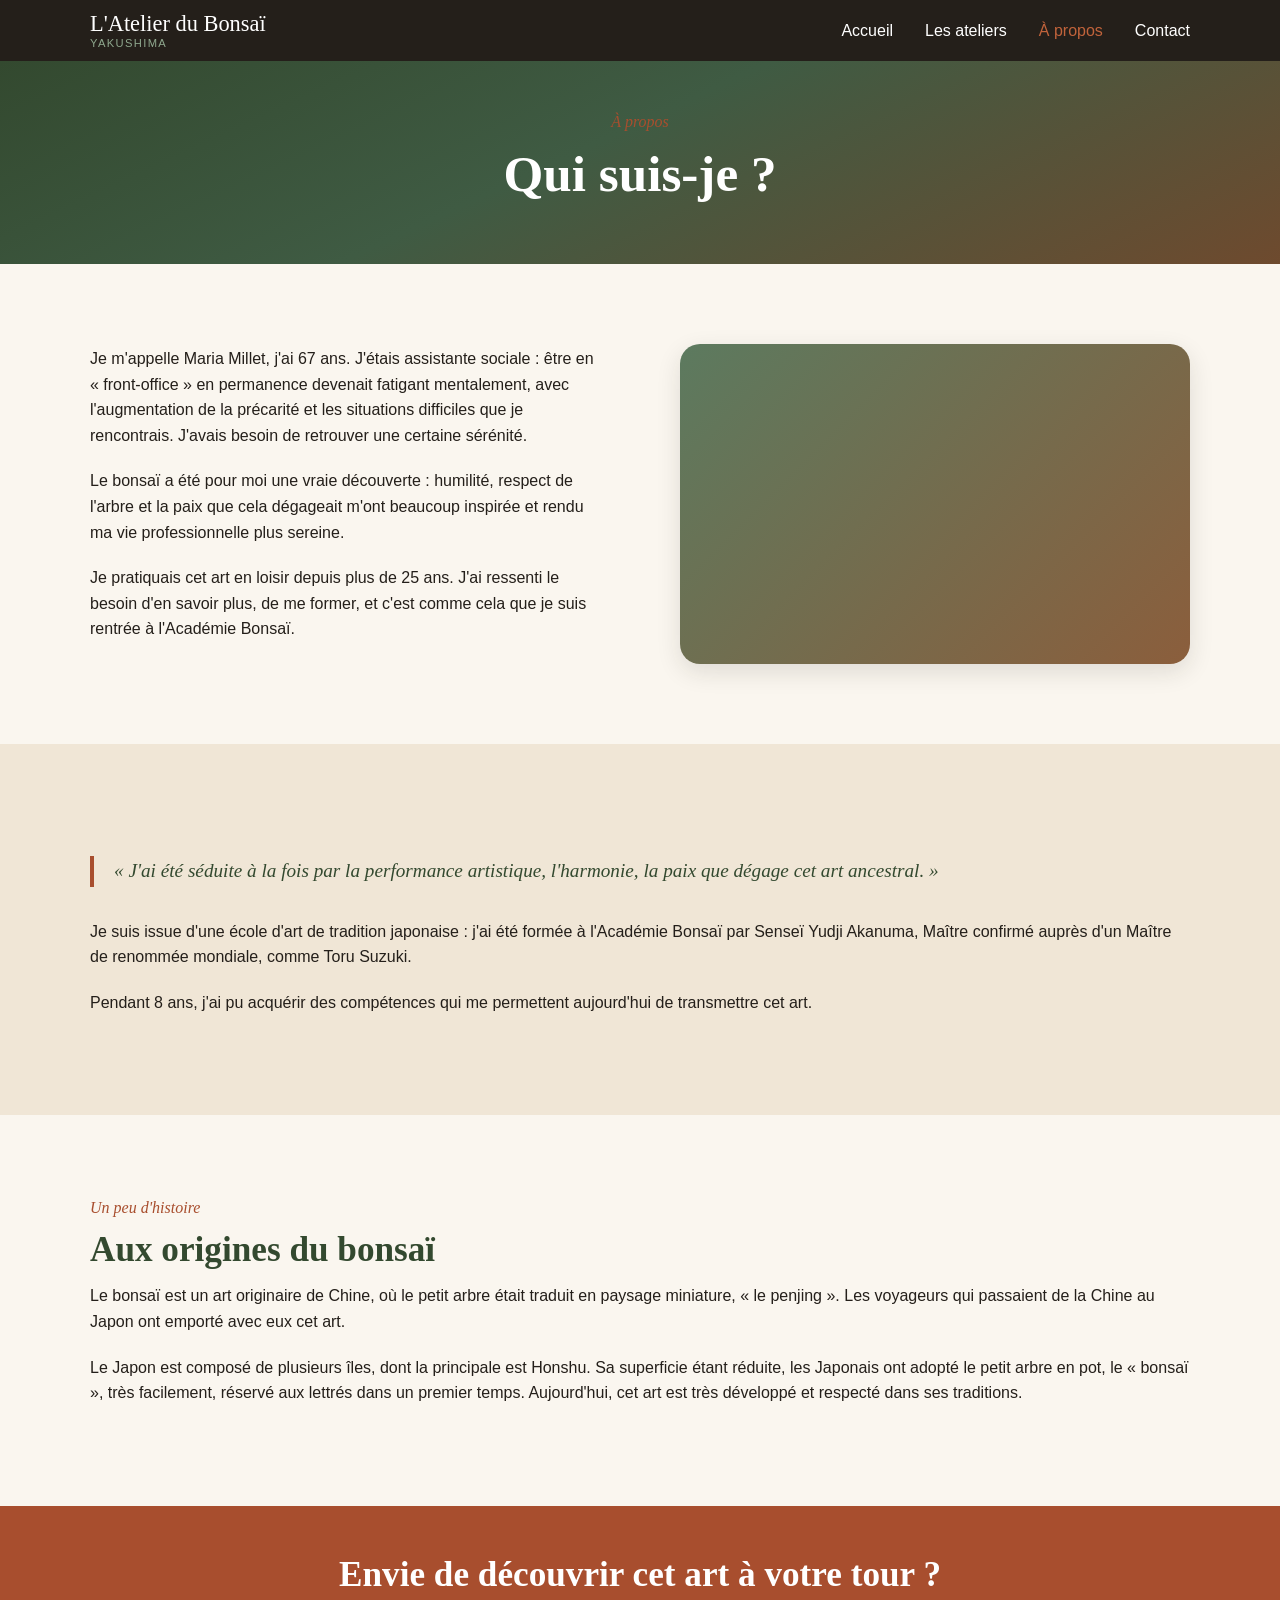
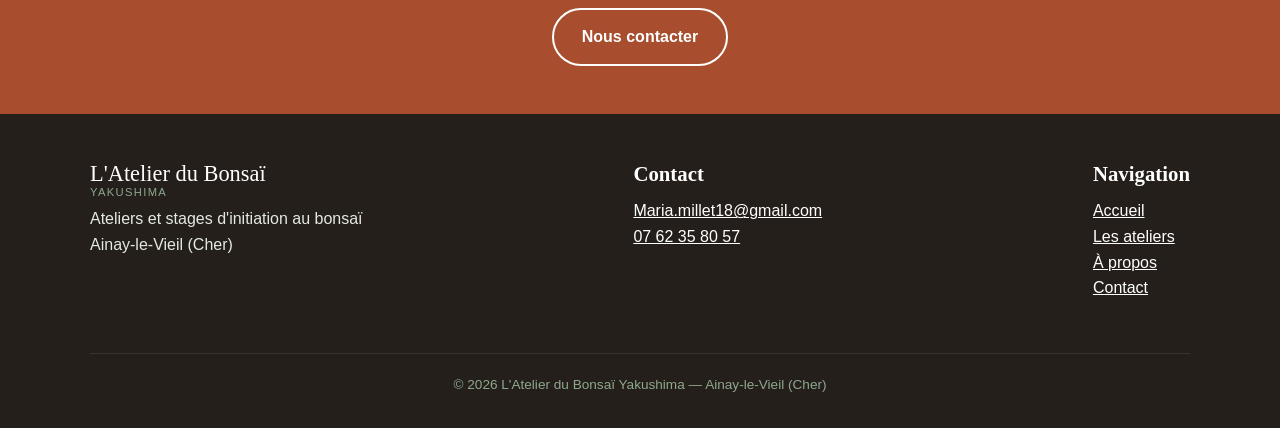
==== a-propos.html @ 2dec3a3b "Structure initiale du site vitrine de l'Atelier du Bonsaï Yakushima Site statique HTML/CSS/JS (accue" ====
<!DOCTYPE html>
<html lang="fr">
<head>
<meta charset="UTF-8">
<meta name="viewport" content="width=device-width, initial-scale=1.0">
<title>À propos de Maria Millet — L'Atelier du Bonsaï Yakushima</title>
<meta name="description" content="Maria Millet, ancienne assistante sociale, pratique le bonsaï depuis plus de 25 ans et s'est formée 8 ans à l'Académie Bonsaï auprès de Senseï Yudji Akanuma.">
<link rel="stylesheet" href="assets/css/style.css">
<script type="application/ld+json">
{
  "@context": "https://schema.org",
  "@type": "BreadcrumbList",
  "itemListElement": [
    {"@type": "ListItem", "position": 1, "name": "Accueil", "item": "https://atelier-bonsai-yakushima.pages.dev/"},
    {"@type": "ListItem", "position": 2, "name": "À propos", "item": "https://atelier-bonsai-yakushima.pages.dev/a-propos.html"}
  ]
}
</script>
</head>
<body>
<a class="skip-link" href="#main">Aller au contenu</a>

<header class="site-header">
  <div class="site-header__inner">
    <a href="index.html" class="logo">L'Atelier du Bonsaï<span>Yakushima</span></a>
    <nav aria-label="Navigation principale">
      <ul class="nav-desktop">
        <li><a href="index.html">Accueil</a></li>
        <li><a href="ateliers.html">Les ateliers</a></li>
        <li><a href="a-propos.html" aria-current="page">À propos</a></li>
        <li><a href="contact.html">Contact</a></li>
      </ul>
    </nav>
    <button class="mobile-toggle" aria-expanded="false" aria-controls="nav-mobile" aria-label="Ouvrir le menu">
      <span class="mobile-toggle__icon"></span>
    </button>
  </div>
  <nav class="nav-mobile" id="nav-mobile" aria-label="Navigation mobile">
    <a href="index.html">Accueil</a>
    <a href="ateliers.html">Les ateliers</a>
    <a href="a-propos.html">À propos</a>
    <a href="contact.html">Contact</a>
  </nav>
</header>

<main id="main">

  <section class="hero" style="padding: var(--space-xl) 0;">
    <div class="container">
      <p class="eyebrow">À propos</p>
      <h1>Qui suis-je ?</h1>
    </div>
  </section>

  <section class="section">
    <div class="container split">
      <div>
        <p>Je m'appelle Maria Millet, j'ai 67 ans. J'étais assistante sociale : être en « front-office » en permanence devenait fatigant mentalement, avec l'augmentation de la précarité et les situations difficiles que je rencontrais. J'avais besoin de retrouver une certaine sérénité.</p>
        <p>Le bonsaï a été pour moi une vraie découverte : humilité, respect de l'arbre et la paix que cela dégageait m'ont beaucoup inspirée et rendu ma vie professionnelle plus sereine.</p>
        <p>Je pratiquais cet art en loisir depuis plus de 25 ans. J'ai ressenti le besoin d'en savoir plus, de me former, et c'est comme cela que je suis rentrée à l'Académie Bonsaï.</p>
      </div>
      <div class="split__media" role="img" aria-label="Illustration évoquant Maria Millet et son parcours"></div>
    </div>
  </section>

  <section class="section section--alt">
    <div class="container">
      <blockquote class="quote-block">« J'ai été séduite à la fois par la performance artistique, l'harmonie, la paix que dégage cet art ancestral. »</blockquote>
      <p>Je suis issue d'une école d'art de tradition japonaise : j'ai été formée à l'Académie Bonsaï par Senseï Yudji Akanuma, Maître confirmé auprès d'un Maître de renommée mondiale, comme Toru Suzuki.</p>
      <p>Pendant 8 ans, j'ai pu acquérir des compétences qui me permettent aujourd'hui de transmettre cet art.</p>
    </div>
  </section>

  <section class="section">
    <div class="container">
      <p class="eyebrow">Un peu d'histoire</p>
      <h2>Aux origines du bonsaï</h2>
      <p>Le bonsaï est un art originaire de Chine, où le petit arbre était traduit en paysage miniature, « le penjing ». Les voyageurs qui passaient de la Chine au Japon ont emporté avec eux cet art.</p>
      <p>Le Japon est composé de plusieurs îles, dont la principale est Honshu. Sa superficie étant réduite, les Japonais ont adopté le petit arbre en pot, le « bonsaï », très facilement, réservé aux lettrés dans un premier temps. Aujourd'hui, cet art est très développé et respecté dans ses traditions.</p>
    </div>
  </section>

  <section class="cta-banner">
    <div class="container">
      <h2>Envie de découvrir cet art à votre tour ?</h2>
      <a href="contact.html" class="btn btn--ghost">Nous contacter</a>
    </div>
  </section>

</main>

<footer class="site-footer">
  <div class="container">
    <div class="site-footer__inner">
      <div>
        <p class="logo" style="margin-bottom: 8px;">L'Atelier du Bonsaï<span>Yakushima</span></p>
        <p>Ateliers et stages d'initiation au bonsaï<br>Ainay-le-Vieil (Cher)</p>
      </div>
      <div>
        <h3 style="color:#fff;">Contact</h3>
        <p><a href="mailto:Maria.millet18@gmail.com">Maria.millet18@gmail.com</a><br>
        <a href="tel:+33762358057">07 62 35 80 57</a></p>
      </div>
      <div>
        <h3 style="color:#fff;">Navigation</h3>
        <p><a href="index.html">Accueil</a><br><a href="ateliers.html">Les ateliers</a><br><a href="a-propos.html">À propos</a><br><a href="contact.html">Contact</a></p>
      </div>
    </div>
    <div class="site-footer__bottom">&copy; 2026 L'Atelier du Bonsaï Yakushima — Ainay-le-Vieil (Cher)</div>
  </div>
</footer>

<script src="assets/js/main.js"></script>
</body>
</html>
---- assets/css/style.css ----
/* ==========================================================================
   1. TOKENS
   ========================================================================== */
:root {
  /* Couleurs — vert mousse (primaire) */
  --color-primary-100: #E4EAE1;
  --color-primary-300: #8FA88E;
  --color-primary-500: #5C7A5F;
  --color-primary-600: #3F5B43;
  --color-primary-700: #33492F;

  /* Couleurs — terre cuite (accent) */
  --color-accent-100: #F3E1D6;
  --color-accent-500: #C1633B;
  --color-accent-600: #A84E2E;
  --color-accent-700: #8F3E22;

  /* Couleurs — bois */
  --color-wood-300: #C7A17E;
  --color-wood-500: #8B5E3C;
  --color-wood-600: #6E4A2E;

  /* Couleurs — encre (texte / fonds sombres) */
  --color-ink-900: #241F1A;
  --color-ink-700: #3A332C;

  /* Couleurs — crème / sable (fonds clairs) */
  --color-cream-50: #FAF6EF;
  --color-sand-100: #F0E6D6;

  --color-white: #FFFFFF;

  /* Rôles sémantiques */
  --color-text: var(--color-ink-900);
  --color-text-muted: var(--color-ink-700);
  --color-text-on-primary: var(--color-white);
  --color-text-on-accent: var(--color-white);
  --color-bg: var(--color-cream-50);
  --color-bg-alt: var(--color-sand-100);
  --color-border: var(--color-wood-300);

  /* Typographie */
  --font-heading: Georgia, 'Iowan Old Style', 'Palatino Linotype', serif;
  --font-body: -apple-system, BlinkMacSystemFont, 'Segoe UI', Roboto, sans-serif;

  /* Grille d'espacement (4px) */
  --space-xs: 8px;
  --space-sm: 12px;
  --space-md: 20px;
  --space-lg: 32px;
  --space-xl: 48px;
  --space-2xl: 80px;

  --radius-md: 10px;
  --radius-lg: 20px;
  --radius-pill: 999px;

  --shadow-sm: 0 2px 8px rgba(36, 31, 26, 0.08);
  --shadow-md: 0 8px 24px rgba(36, 31, 26, 0.12);

  --max-width: 1140px;
}

/* ==========================================================================
   2. BASE
   ========================================================================== */
* { box-sizing: border-box; }

html { scroll-behavior: smooth; }

body {
  margin: 0;
  font-family: var(--font-body);
  color: var(--color-text);
  background: var(--color-bg);
  line-height: 1.6;
  -webkit-font-smoothing: antialiased;
}

h1, h2, h3, h4 {
  font-family: var(--font-heading);
  color: var(--color-primary-700);
  line-height: 1.2;
  margin: 0 0 var(--space-sm);
}

h1 { font-size: clamp(2.1rem, 4vw, 3.2rem); }
h2 { font-size: clamp(1.6rem, 3vw, 2.2rem); }
h3 { font-size: 1.3rem; }

p { margin: 0 0 var(--space-md); }

a { color: var(--color-primary-600); }

img { max-width: 100%; display: block; }

.container {
  max-width: var(--max-width);
  margin: 0 auto;
  padding: 0 var(--space-md);
}

.section { padding: var(--space-2xl) 0; }
.section--alt { background: var(--color-bg-alt); }

.eyebrow {
  display: inline-block;
  font-family: var(--font-heading);
  font-style: italic;
  color: var(--color-accent-600);
  margin-bottom: var(--space-xs);
}

.skip-link {
  position: absolute;
  left: -999px;
  top: 0;
  background: var(--color-ink-900);
  color: var(--color-white);
  padding: var(--space-sm) var(--space-md);
  z-index: 100;
}
.skip-link:focus { left: var(--space-md); top: var(--space-md); }

:focus-visible {
  outline: 3px solid var(--color-accent-600);
  outline-offset: 2px;
}

/* ==========================================================================
   3. COMPOSANTS
   ========================================================================== */

/* --- Boutons --- */
.btn {
  display: inline-flex;
  align-items: center;
  justify-content: center;
  gap: var(--space-xs);
  padding: 14px 28px;
  border-radius: var(--radius-pill);
  font-weight: 600;
  text-decoration: none;
  border: 2px solid transparent;
  cursor: pointer;
  font-size: 1rem;
  transition: transform 0.15s ease, box-shadow 0.15s ease;
}
.btn:hover { transform: translateY(-2px); box-shadow: var(--shadow-sm); }

.btn--primary {
  background: var(--color-primary-600);
  color: var(--color-text-on-primary);
}
.btn--accent {
  background: var(--color-accent-600);
  color: var(--color-text-on-accent);
}
.btn--ghost {
  background: transparent;
  border-color: var(--color-primary-600);
  color: var(--color-primary-600);
}

/* --- Header / navigation --- */
.site-header {
  background: var(--color-ink-900);
  position: sticky;
  top: 0;
  z-index: 50;
}
.site-header__inner {
  display: flex;
  align-items: center;
  justify-content: space-between;
  padding: var(--space-sm) var(--space-md);
  max-width: var(--max-width);
  margin: 0 auto;
}
.logo {
  font-family: var(--font-heading);
  font-size: 1.4rem;
  color: var(--color-white);
  text-decoration: none;
  line-height: 1.1;
}
.logo span {
  display: block;
  font-size: 0.7rem;
  letter-spacing: 0.12em;
  text-transform: uppercase;
  color: var(--color-primary-300);
  font-family: var(--font-body);
}

.nav-desktop { display: flex; gap: var(--space-lg); list-style: none; margin: 0; padding: 0; }
.nav-desktop a {
  color: var(--color-white);
  text-decoration: none;
  font-weight: 500;
}
.nav-desktop a[aria-current="page"] { color: var(--color-accent-500); }
.nav-desktop a:hover { color: var(--color-accent-500); }

.mobile-toggle {
  display: none;
  background: none;
  border: none;
  padding: var(--space-xs);
  cursor: pointer;
}
.mobile-toggle__icon,
.mobile-toggle__icon::before,
.mobile-toggle__icon::after {
  display: block;
  width: 24px;
  height: 2px;
  background: var(--color-white);
  border-radius: 2px;
  position: relative;
  transition: transform 0.2s ease, opacity 0.2s ease;
}
.mobile-toggle__icon::before,
.mobile-toggle__icon::after { content: ""; position: absolute; }
.mobile-toggle__icon::before { top: -7px; }
.mobile-toggle__icon::after { top: 7px; }

.nav-mobile {
  display: none;
  flex-direction: column;
  gap: var(--space-md);
  list-style: none;
  margin: 0;
  padding: var(--space-md);
  background: var(--color-ink-900);
}
.nav-mobile a { color: var(--color-white); text-decoration: none; font-size: 1.1rem; }

@media (max-width: 860px) {
  .nav-desktop { display: none; }
  .mobile-toggle { display: block; }
  .nav-mobile.is-open { display: flex; }
}

/* --- Hero --- */
.hero {
  background: linear-gradient(155deg, var(--color-primary-700) 0%, var(--color-primary-600) 45%, var(--color-wood-600) 100%);
  color: var(--color-white);
  text-align: center;
  padding: var(--space-2xl) 0;
}
.hero h1 { color: var(--color-white); }
.hero__lead { font-size: 1.15rem; max-width: 620px; margin: 0 auto var(--space-lg); color: var(--color-primary-100); }
.hero__actions { display: flex; gap: var(--space-md); justify-content: center; flex-wrap: wrap; }

/* --- Section deux colonnes --- */
.split {
  display: grid;
  grid-template-columns: 1fr 1fr;
  gap: var(--space-2xl);
  align-items: center;
}
.split__media {
  border-radius: var(--radius-lg);
  min-height: 320px;
  background: linear-gradient(135deg, var(--color-primary-500), var(--color-wood-500));
  box-shadow: var(--shadow-md);
}
@media (max-width: 860px) {
  .split { grid-template-columns: 1fr; gap: var(--space-lg); }
  .split__media { order: -1; min-height: 220px; }
}

/* --- Cartes thèmes ateliers --- */
.theme-grid {
  display: grid;
  grid-template-columns: repeat(auto-fit, minmax(240px, 1fr));
  gap: var(--space-md);
}
.theme-card {
  background: var(--color-white);
  border: 1px solid var(--color-border);
  border-radius: var(--radius-md);
  padding: var(--space-md);
  box-shadow: var(--shadow-sm);
}
.theme-card h3 { margin-bottom: var(--space-xs); color: var(--color-primary-700); }
.theme-card p { margin: 0; color: var(--color-text-muted); font-size: 0.95rem; }

/* --- Bandeau citation / à propos --- */
.quote-block {
  border-left: 4px solid var(--color-accent-600);
  padding-left: var(--space-md);
  font-family: var(--font-heading);
  font-style: italic;
  font-size: 1.2rem;
  color: var(--color-primary-700);
  margin: var(--space-lg) 0;
}

/* --- Bandeau CTA --- */
.cta-banner {
  background: var(--color-accent-600);
  color: var(--color-white);
  text-align: center;
  padding: var(--space-xl) 0;
}
.cta-banner h2 { color: var(--color-white); }
.cta-banner .btn--ghost { border-color: var(--color-white); color: var(--color-white); }

/* --- Formulaire --- */
.form-field { margin-bottom: var(--space-md); }
.form-field label { display: block; font-weight: 600; margin-bottom: var(--space-xs); }
.form-field input,
.form-field textarea {
  width: 100%;
  padding: 12px 14px;
  border: 1px solid var(--color-border);
  border-radius: var(--radius-md);
  font-family: var(--font-body);
  font-size: 1rem;
  background: var(--color-white);
}
.form-field textarea { min-height: 140px; resize: vertical; }

.contact-info {
  display: flex;
  flex-direction: column;
  gap: var(--space-sm);
  margin-bottom: var(--space-lg);
}
.contact-info a { color: var(--color-primary-700); font-weight: 600; text-decoration: none; }
.contact-info a:hover { text-decoration: underline; }

/* --- Footer --- */
.site-footer {
  background: var(--color-ink-900);
  color: var(--color-primary-100);
  padding: var(--space-xl) 0 var(--space-lg);
}
.site-footer a { color: var(--color-white); }
.site-footer__inner {
  display: flex;
  justify-content: space-between;
  gap: var(--space-lg);
  flex-wrap: wrap;
}
.site-footer__bottom {
  margin-top: var(--space-lg);
  padding-top: var(--space-md);
  border-top: 1px solid var(--color-ink-700);
  font-size: 0.85rem;
  text-align: center;
  color: var(--color-primary-300);
}

@media (max-width: 480px) {
  .hero__actions { flex-direction: column; }
  .btn { width: 100%; }
}
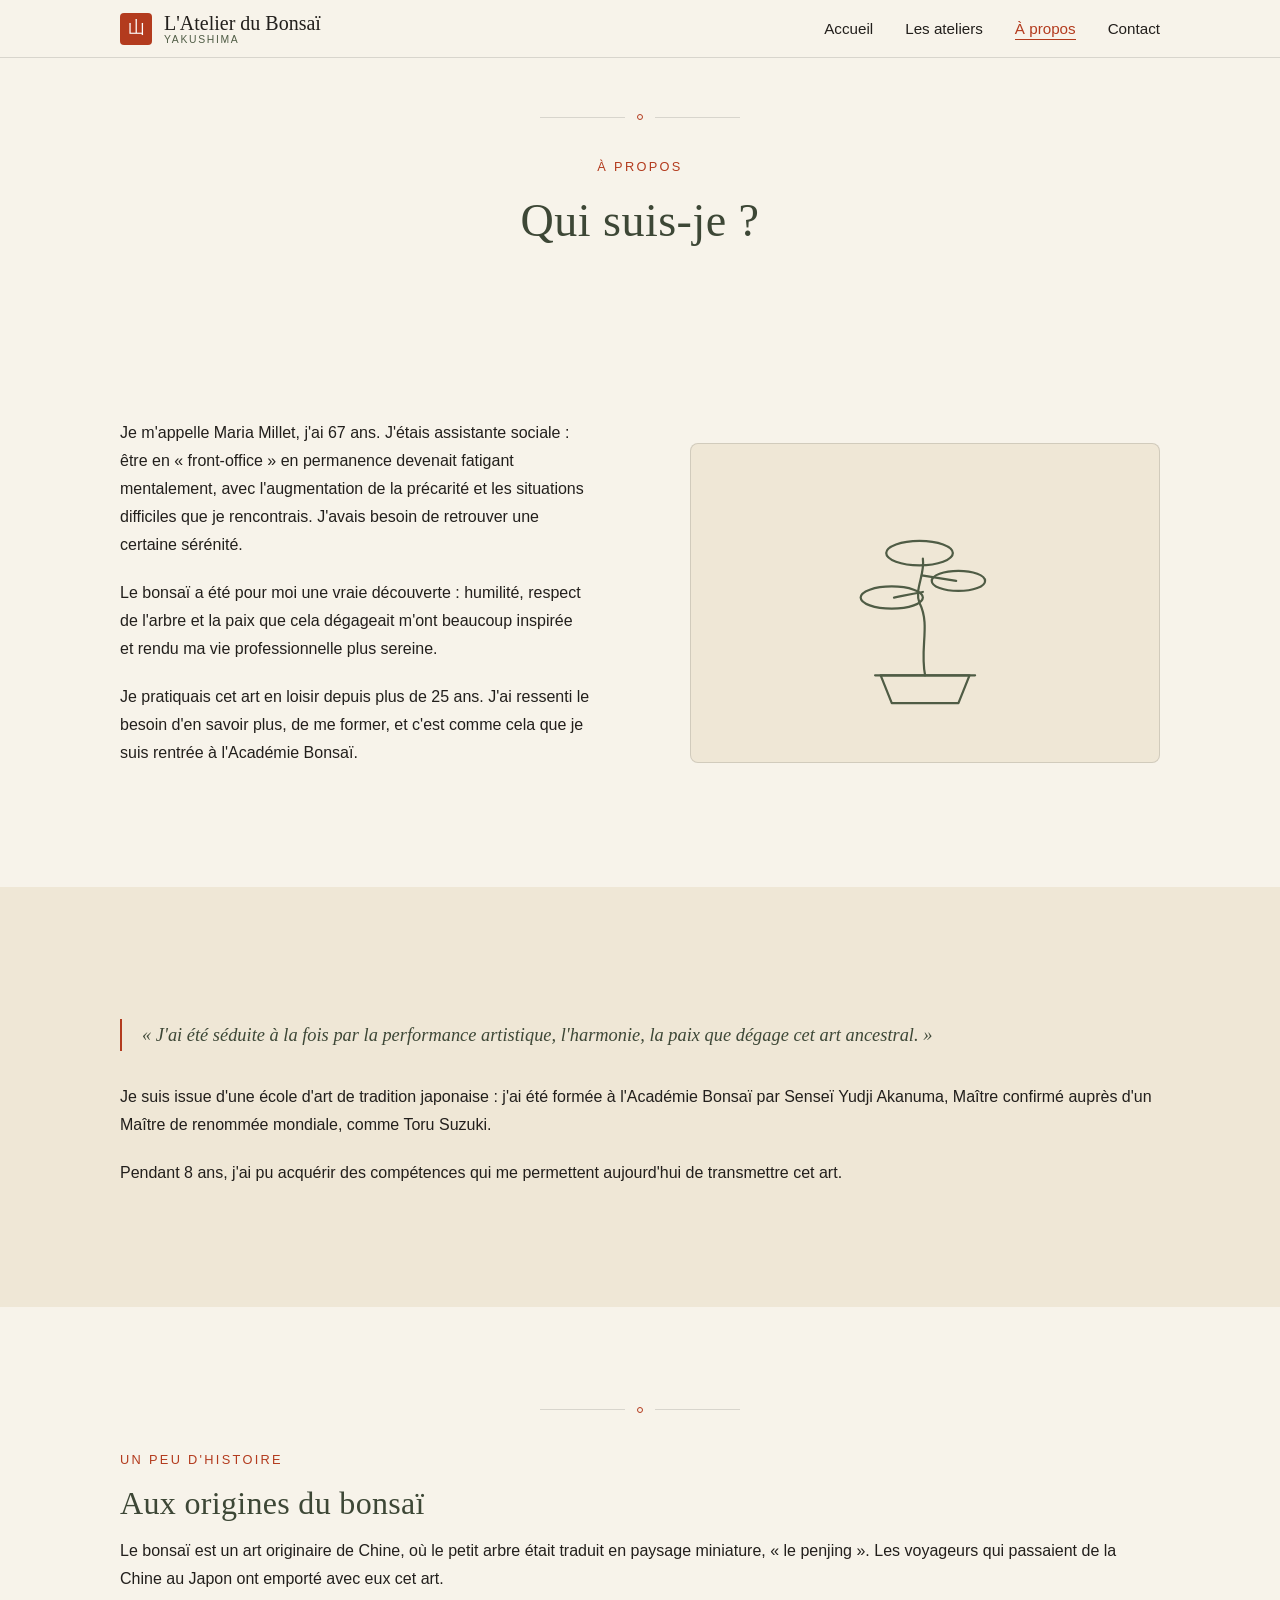
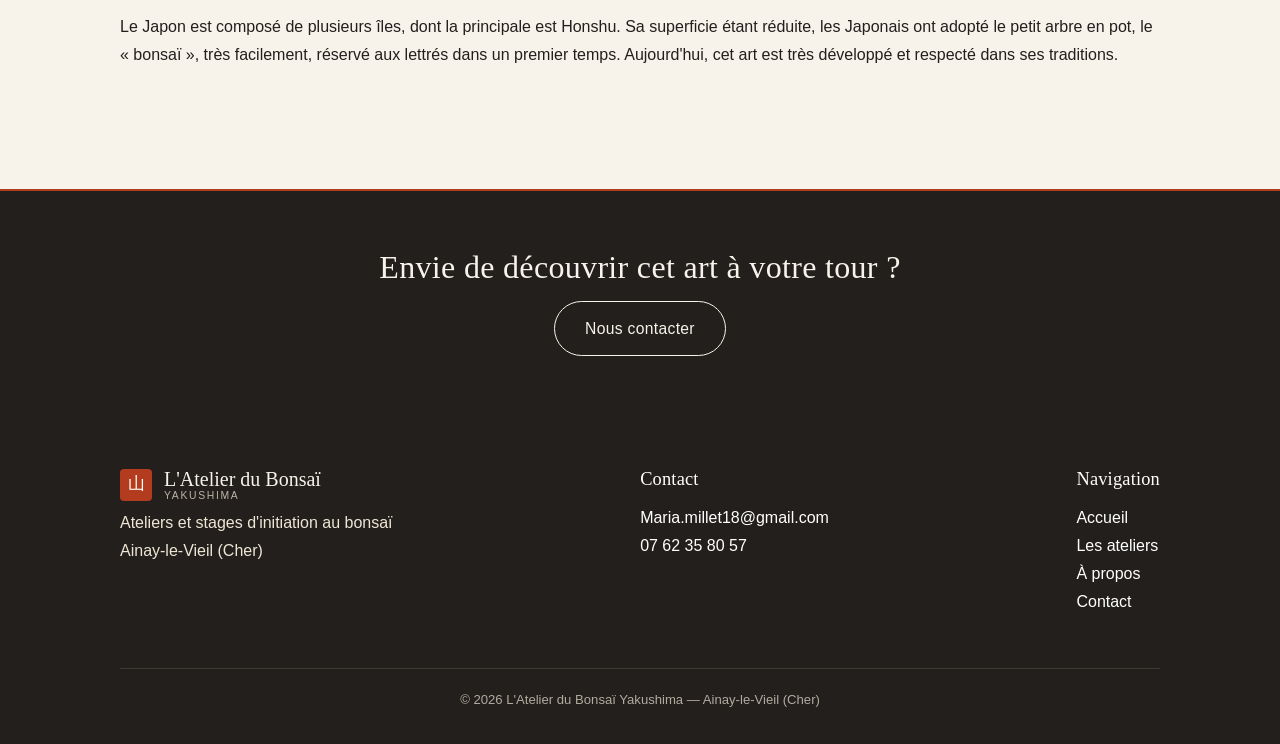
==== commit c6498051: "Refonte épurée et zen japonisante, illustrations SVG en attendant les photos Palette encre/papier/mo" ====
--- a/a-propos.html
+++ b/a-propos.html
@@ -22,7 +22,7 @@
 
 <header class="site-header">
   <div class="site-header__inner">
-    <a href="index.html" class="logo">L'Atelier du Bonsaï<span>Yakushima</span></a>
+    <a href="index.html" class="logo"><span class="hanko" aria-hidden="true">山</span><span class="logo__text">L'Atelier du Bonsaï<span class="logo__sub">Yakushima</span></span></a>
     <nav aria-label="Navigation principale">
       <ul class="nav-desktop">
         <li><a href="index.html">Accueil</a></li>
@@ -47,8 +47,9 @@
 
   <section class="hero" style="padding: var(--space-xl) 0;">
     <div class="container">
+      <div class="ornament"><span class="ornament__dot"></span></div>
       <p class="eyebrow">À propos</p>
-      <h1>Qui suis-je ?</h1>
+      <h1>Qui suis&#8209;je&nbsp;?</h1>
     </div>
   </section>
 
@@ -59,7 +60,18 @@
         <p>Le bonsaï a été pour moi une vraie découverte : humilité, respect de l'arbre et la paix que cela dégageait m'ont beaucoup inspirée et rendu ma vie professionnelle plus sereine.</p>
         <p>Je pratiquais cet art en loisir depuis plus de 25 ans. J'ai ressenti le besoin d'en savoir plus, de me former, et c'est comme cela que je suis rentrée à l'Académie Bonsaï.</p>
       </div>
-      <div class="split__media" role="img" aria-label="Illustration évoquant Maria Millet et son parcours"></div>
+      <div class="split__media" role="img" aria-label="Illustration évoquant Maria Millet et son parcours">
+        <svg viewBox="0 0 200 200" fill="none" stroke="currentColor" stroke-width="2" stroke-linecap="round" stroke-linejoin="round" xmlns="http://www.w3.org/2000/svg">
+          <path d="M60 165 L140 165 L130 190 L70 190 Z" />
+          <line x1="55" y1="165" x2="145" y2="165" />
+          <path d="M100 165 C95 140 105 120 95 100 C90 88 100 75 98 60" />
+          <ellipse cx="70" cy="95" rx="28" ry="10" />
+          <ellipse cx="130" cy="80" rx="24" ry="9" />
+          <ellipse cx="95" cy="55" rx="30" ry="11" />
+          <path d="M98 90 C85 92 78 94 72 95" />
+          <path d="M97 75 C110 77 122 79 128 80" />
+        </svg>
+      </div>
     </div>
   </section>
 
@@ -73,6 +85,7 @@
 
   <section class="section">
     <div class="container">
+      <div class="ornament"><span class="ornament__dot"></span></div>
       <p class="eyebrow">Un peu d'histoire</p>
       <h2>Aux origines du bonsaï</h2>
       <p>Le bonsaï est un art originaire de Chine, où le petit arbre était traduit en paysage miniature, « le penjing ». Les voyageurs qui passaient de la Chine au Japon ont emporté avec eux cet art.</p>
@@ -93,7 +106,7 @@
   <div class="container">
     <div class="site-footer__inner">
       <div>
-        <p class="logo" style="margin-bottom: 8px;">L'Atelier du Bonsaï<span>Yakushima</span></p>
+        <p class="logo" style="margin-bottom: 8px;"><span class="hanko" aria-hidden="true">山</span><span class="logo__text">L'Atelier du Bonsaï<span class="logo__sub">Yakushima</span></span></p>
         <p>Ateliers et stages d'initiation au bonsaï<br>Ainay-le-Vieil (Cher)</p>
       </div>
       <div>
--- a/assets/css/style.css
+++ b/assets/css/style.css
@@ -1,33 +1,26 @@
 /* ==========================================================================
-   1. TOKENS
+   1. TOKENS — palette épurée, esprit zen japonais (encre, papier washi, mousse,
+   sceau vermillon)
    ========================================================================== */
 :root {
-  /* Couleurs — vert mousse (primaire) */
-  --color-primary-100: #E4EAE1;
-  --color-primary-300: #8FA88E;
-  --color-primary-500: #5C7A5F;
-  --color-primary-600: #3F5B43;
-  --color-primary-700: #33492F;
-
-  /* Couleurs — terre cuite (accent) */
-  --color-accent-100: #F3E1D6;
-  --color-accent-500: #C1633B;
-  --color-accent-600: #A84E2E;
-  --color-accent-700: #8F3E22;
-
-  /* Couleurs — bois */
-  --color-wood-300: #C7A17E;
-  --color-wood-500: #8B5E3C;
-  --color-wood-600: #6E4A2E;
-
-  /* Couleurs — encre (texte / fonds sombres) */
-  --color-ink-900: #241F1A;
-  --color-ink-700: #3A332C;
-
-  /* Couleurs — crème / sable (fonds clairs) */
-  --color-cream-50: #FAF6EF;
-  --color-sand-100: #F0E6D6;
-
+  /* Encre (texte, fonds sombres) */
+  --color-ink-900: #221F1C;
+  --color-ink-700: #4A453E;
+
+  /* Papier (fonds clairs) */
+  --color-paper-50: #F7F3EA;
+  --color-paper-100: #EFE7D6;
+
+  /* Mousse / matcha (couleur principale) */
+  --color-sage-500: #6B7A5E;
+  --color-sage-600: #4F5C45;
+  --color-sage-700: #3D4736;
+
+  /* Vermillon (sceau, accent rare) */
+  --color-vermillion-500: #B33B1E;
+  --color-vermillion-600: #8F2F17;
+
+  --color-line: rgba(34, 31, 28, 0.14);
   --color-white: #FFFFFF;
 
   /* Rôles sémantiques */
@@ -35,30 +28,27 @@
   --color-text-muted: var(--color-ink-700);
   --color-text-on-primary: var(--color-white);
   --color-text-on-accent: var(--color-white);
-  --color-bg: var(--color-cream-50);
-  --color-bg-alt: var(--color-sand-100);
-  --color-border: var(--color-wood-300);
-
-  /* Typographie */
-  --font-heading: Georgia, 'Iowan Old Style', 'Palatino Linotype', serif;
-  --font-body: -apple-system, BlinkMacSystemFont, 'Segoe UI', Roboto, sans-serif;
-
-  /* Grille d'espacement (4px) */
+  --color-bg: var(--color-paper-50);
+  --color-bg-alt: var(--color-paper-100);
+  --color-border: var(--color-line);
+
+  /* Typographie — polices système, pas de requête externe */
+  --font-heading: 'Hiragino Mincho ProN', 'Yu Mincho', Georgia, 'Iowan Old Style', serif;
+  --font-body: -apple-system, BlinkMacSystemFont, 'Hiragino Kaku Gothic ProN', 'Segoe UI', Roboto, sans-serif;
+
+  /* Grille d'espacement (4px) — généreuse pour laisser respirer */
   --space-xs: 8px;
   --space-sm: 12px;
   --space-md: 20px;
   --space-lg: 32px;
-  --space-xl: 48px;
-  --space-2xl: 80px;
-
-  --radius-md: 10px;
-  --radius-lg: 20px;
+  --space-xl: 56px;
+  --space-2xl: 100px;
+
+  --radius-sm: 4px;
+  --radius-md: 8px;
   --radius-pill: 999px;
 
-  --shadow-sm: 0 2px 8px rgba(36, 31, 26, 0.08);
-  --shadow-md: 0 8px 24px rgba(36, 31, 26, 0.12);
-
-  --max-width: 1140px;
+  --max-width: 1080px;
 }
 
 /* ==========================================================================
@@ -73,24 +63,26 @@
   font-family: var(--font-body);
   color: var(--color-text);
   background: var(--color-bg);
-  line-height: 1.6;
+  line-height: 1.75;
   -webkit-font-smoothing: antialiased;
 }
 
 h1, h2, h3, h4 {
   font-family: var(--font-heading);
-  color: var(--color-primary-700);
-  line-height: 1.2;
+  font-weight: 500;
+  color: var(--color-sage-700);
+  line-height: 1.3;
+  letter-spacing: 0.01em;
   margin: 0 0 var(--space-sm);
 }
 
-h1 { font-size: clamp(2.1rem, 4vw, 3.2rem); }
-h2 { font-size: clamp(1.6rem, 3vw, 2.2rem); }
-h3 { font-size: 1.3rem; }
+h1 { font-size: clamp(2rem, 3.6vw, 3rem); font-weight: 400; }
+h2 { font-size: clamp(1.5rem, 2.6vw, 2rem); font-weight: 400; }
+h3 { font-size: 1.15rem; }
 
 p { margin: 0 0 var(--space-md); }
 
-a { color: var(--color-primary-600); }
+a { color: var(--color-sage-600); }
 
 img { max-width: 100%; display: block; }
 
@@ -102,13 +94,39 @@
 
 .section { padding: var(--space-2xl) 0; }
 .section--alt { background: var(--color-bg-alt); }
+.section--center { text-align: center; }
 
 .eyebrow {
   display: inline-block;
-  font-family: var(--font-heading);
-  font-style: italic;
-  color: var(--color-accent-600);
-  margin-bottom: var(--space-xs);
+  font-size: 0.8rem;
+  letter-spacing: 0.18em;
+  text-transform: uppercase;
+  color: var(--color-vermillion-500);
+  margin-bottom: var(--space-sm);
+}
+
+/* Petit ornement : trait fin + cercle, esprit enso */
+.ornament {
+  display: flex;
+  align-items: center;
+  justify-content: center;
+  gap: var(--space-sm);
+  margin: 0 auto var(--space-lg);
+  width: 100%;
+  max-width: 200px;
+}
+.ornament::before,
+.ornament::after {
+  content: "";
+  flex: 1;
+  height: 1px;
+  background: var(--color-line);
+}
+.ornament__dot {
+  width: 6px;
+  height: 6px;
+  border-radius: 50%;
+  border: 1px solid var(--color-vermillion-500);
 }
 
 .skip-link {
@@ -123,8 +141,8 @@
 .skip-link:focus { left: var(--space-md); top: var(--space-md); }
 
 :focus-visible {
-  outline: 3px solid var(--color-accent-600);
-  outline-offset: 2px;
+  outline: 2px solid var(--color-vermillion-500);
+  outline-offset: 3px;
 }
 
 /* ==========================================================================
@@ -137,34 +155,40 @@
   align-items: center;
   justify-content: center;
   gap: var(--space-xs);
-  padding: 14px 28px;
+  padding: 13px 30px;
   border-radius: var(--radius-pill);
-  font-weight: 600;
+  font-weight: 500;
+  letter-spacing: 0.02em;
   text-decoration: none;
-  border: 2px solid transparent;
+  border: 1px solid transparent;
   cursor: pointer;
-  font-size: 1rem;
-  transition: transform 0.15s ease, box-shadow 0.15s ease;
-}
-.btn:hover { transform: translateY(-2px); box-shadow: var(--shadow-sm); }
+  font-size: 0.98rem;
+  transition: background-color 0.2s ease, color 0.2s ease, border-color 0.2s ease;
+}
 
 .btn--primary {
-  background: var(--color-primary-600);
+  background: var(--color-sage-600);
   color: var(--color-text-on-primary);
 }
+.btn--primary:hover { background: var(--color-sage-700); }
+
 .btn--accent {
-  background: var(--color-accent-600);
+  background: var(--color-vermillion-500);
   color: var(--color-text-on-accent);
 }
+.btn--accent:hover { background: var(--color-vermillion-600); }
+
 .btn--ghost {
   background: transparent;
-  border-color: var(--color-primary-600);
-  color: var(--color-primary-600);
-}
+  border-color: var(--color-ink-900);
+  color: var(--color-ink-900);
+}
+.btn--ghost:hover { background: var(--color-ink-900); color: var(--color-white); }
 
 /* --- Header / navigation --- */
 .site-header {
-  background: var(--color-ink-900);
+  background: var(--color-paper-50);
+  border-bottom: 1px solid var(--color-line);
   position: sticky;
   top: 0;
   z-index: 50;
@@ -178,29 +202,49 @@
   margin: 0 auto;
 }
 .logo {
+  display: flex;
+  align-items: center;
+  gap: var(--space-sm);
   font-family: var(--font-heading);
-  font-size: 1.4rem;
-  color: var(--color-white);
+  font-size: 1.25rem;
+  color: var(--color-ink-900);
   text-decoration: none;
   line-height: 1.1;
 }
-.logo span {
+.hanko {
+  display: inline-flex;
+  align-items: center;
+  justify-content: center;
+  width: 32px;
+  height: 32px;
+  flex-shrink: 0;
+  background: var(--color-vermillion-500);
+  color: var(--color-white);
+  font-family: var(--font-heading);
+  font-size: 1.05rem;
+  border-radius: var(--radius-sm);
+}
+.logo__text { display: block; }
+.logo__sub {
   display: block;
-  font-size: 0.7rem;
-  letter-spacing: 0.12em;
+  font-size: 0.65rem;
+  letter-spacing: 0.16em;
   text-transform: uppercase;
-  color: var(--color-primary-300);
+  color: var(--color-sage-600);
   font-family: var(--font-body);
 }
 
 .nav-desktop { display: flex; gap: var(--space-lg); list-style: none; margin: 0; padding: 0; }
 .nav-desktop a {
-  color: var(--color-white);
+  color: var(--color-ink-900);
   text-decoration: none;
   font-weight: 500;
-}
-.nav-desktop a[aria-current="page"] { color: var(--color-accent-500); }
-.nav-desktop a:hover { color: var(--color-accent-500); }
+  font-size: 0.95rem;
+  padding-bottom: 2px;
+  border-bottom: 1px solid transparent;
+}
+.nav-desktop a[aria-current="page"] { color: var(--color-vermillion-500); border-bottom-color: var(--color-vermillion-500); }
+.nav-desktop a:hover { color: var(--color-vermillion-500); }
 
 .mobile-toggle {
   display: none;
@@ -214,9 +258,8 @@
 .mobile-toggle__icon::after {
   display: block;
   width: 24px;
-  height: 2px;
-  background: var(--color-white);
-  border-radius: 2px;
+  height: 1px;
+  background: var(--color-ink-900);
   position: relative;
   transition: transform 0.2s ease, opacity 0.2s ease;
 }
@@ -232,9 +275,10 @@
   list-style: none;
   margin: 0;
   padding: var(--space-md);
-  background: var(--color-ink-900);
-}
-.nav-mobile a { color: var(--color-white); text-decoration: none; font-size: 1.1rem; }
+  background: var(--color-paper-50);
+  border-top: 1px solid var(--color-line);
+}
+.nav-mobile a { color: var(--color-ink-900); text-decoration: none; font-size: 1.05rem; }
 
 @media (max-width: 860px) {
   .nav-desktop { display: none; }
@@ -244,14 +288,15 @@
 
 /* --- Hero --- */
 .hero {
-  background: linear-gradient(155deg, var(--color-primary-700) 0%, var(--color-primary-600) 45%, var(--color-wood-600) 100%);
-  color: var(--color-white);
+  background: var(--color-paper-50);
+  color: var(--color-ink-900);
   text-align: center;
-  padding: var(--space-2xl) 0;
-}
-.hero h1 { color: var(--color-white); }
-.hero__lead { font-size: 1.15rem; max-width: 620px; margin: 0 auto var(--space-lg); color: var(--color-primary-100); }
-.hero__actions { display: flex; gap: var(--space-md); justify-content: center; flex-wrap: wrap; }
+  padding: var(--space-2xl) 0 var(--space-xl);
+}
+.hero h1 { color: var(--color-sage-700); }
+.hero__lead { font-size: 1.1rem; max-width: 560px; margin: 0 auto var(--space-lg); color: var(--color-ink-700); }
+.hero__actions { display: flex; gap: var(--space-md); justify-content: center; flex-wrap: wrap; margin-bottom: var(--space-xl); }
+.hero__art { width: 100%; max-width: 220px; margin: 0 auto; color: var(--color-sage-500); opacity: 0.9; }
 
 /* --- Section deux colonnes --- */
 .split {
@@ -261,11 +306,16 @@
   align-items: center;
 }
 .split__media {
-  border-radius: var(--radius-lg);
+  border: 1px solid var(--color-line);
+  border-radius: var(--radius-md);
+  background: var(--color-paper-100);
   min-height: 320px;
-  background: linear-gradient(135deg, var(--color-primary-500), var(--color-wood-500));
-  box-shadow: var(--shadow-md);
-}
+  display: flex;
+  align-items: center;
+  justify-content: center;
+  padding: var(--space-lg);
+}
+.split__media svg { width: 55%; color: var(--color-sage-600); }
 @media (max-width: 860px) {
   .split { grid-template-columns: 1fr; gap: var(--space-lg); }
   .split__media { order: -1; min-height: 220px; }
@@ -275,52 +325,62 @@
 .theme-grid {
   display: grid;
   grid-template-columns: repeat(auto-fit, minmax(240px, 1fr));
-  gap: var(--space-md);
+  gap: 1px;
+  background: var(--color-line);
+  border: 1px solid var(--color-line);
 }
 .theme-card {
-  background: var(--color-white);
-  border: 1px solid var(--color-border);
-  border-radius: var(--radius-md);
-  padding: var(--space-md);
-  box-shadow: var(--shadow-sm);
-}
-.theme-card h3 { margin-bottom: var(--space-xs); color: var(--color-primary-700); }
-.theme-card p { margin: 0; color: var(--color-text-muted); font-size: 0.95rem; }
+  background: var(--color-bg);
+  padding: var(--space-lg) var(--space-md);
+}
+.section--alt .theme-card { background: var(--color-bg-alt); }
+.theme-card h3 {
+  margin-bottom: var(--space-xs);
+  color: var(--color-sage-700);
+  padding-left: var(--space-sm);
+  border-left: 2px solid var(--color-vermillion-500);
+}
+.theme-card p { margin: 0; color: var(--color-text-muted); font-size: 0.95rem; padding-left: var(--space-sm); }
 
 /* --- Bandeau citation / à propos --- */
 .quote-block {
-  border-left: 4px solid var(--color-accent-600);
+  border-left: 2px solid var(--color-vermillion-500);
   padding-left: var(--space-md);
   font-family: var(--font-heading);
   font-style: italic;
-  font-size: 1.2rem;
-  color: var(--color-primary-700);
+  font-size: 1.15rem;
+  color: var(--color-sage-700);
   margin: var(--space-lg) 0;
 }
 
 /* --- Bandeau CTA --- */
 .cta-banner {
-  background: var(--color-accent-600);
-  color: var(--color-white);
+  background: var(--color-ink-900);
+  color: var(--color-paper-50);
   text-align: center;
   padding: var(--space-xl) 0;
-}
-.cta-banner h2 { color: var(--color-white); }
-.cta-banner .btn--ghost { border-color: var(--color-white); color: var(--color-white); }
+  border-top: 2px solid var(--color-vermillion-500);
+}
+.cta-banner h2 { color: var(--color-paper-50); }
+.cta-banner p { color: var(--color-paper-100); }
+.cta-banner .btn--ghost { border-color: var(--color-paper-50); color: var(--color-paper-50); }
+.cta-banner .btn--ghost:hover { background: var(--color-paper-50); color: var(--color-ink-900); }
 
 /* --- Formulaire --- */
 .form-field { margin-bottom: var(--space-md); }
-.form-field label { display: block; font-weight: 600; margin-bottom: var(--space-xs); }
+.form-field label { display: block; font-weight: 600; margin-bottom: var(--space-xs); font-size: 0.92rem; }
 .form-field input,
 .form-field textarea {
   width: 100%;
   padding: 12px 14px;
-  border: 1px solid var(--color-border);
-  border-radius: var(--radius-md);
+  border: 1px solid var(--color-line);
+  border-radius: var(--radius-sm);
   font-family: var(--font-body);
   font-size: 1rem;
   background: var(--color-white);
 }
+.form-field input:focus,
+.form-field textarea:focus { border-color: var(--color-sage-600); }
 .form-field textarea { min-height: 140px; resize: vertical; }
 
 .contact-info {
@@ -329,16 +389,19 @@
   gap: var(--space-sm);
   margin-bottom: var(--space-lg);
 }
-.contact-info a { color: var(--color-primary-700); font-weight: 600; text-decoration: none; }
+.contact-info a { color: var(--color-sage-700); font-weight: 600; text-decoration: none; }
 .contact-info a:hover { text-decoration: underline; }
 
 /* --- Footer --- */
 .site-footer {
   background: var(--color-ink-900);
-  color: var(--color-primary-100);
+  color: var(--color-paper-100);
   padding: var(--space-xl) 0 var(--space-lg);
 }
-.site-footer a { color: var(--color-white); }
+.site-footer a { color: var(--color-white); text-decoration: none; }
+.site-footer a:hover { color: var(--color-vermillion-500); }
+.site-footer .logo { color: var(--color-paper-50); }
+.site-footer .logo__sub { color: var(--color-paper-100); opacity: 0.75; }
 .site-footer__inner {
   display: flex;
   justify-content: space-between;
@@ -349,9 +412,10 @@
   margin-top: var(--space-lg);
   padding-top: var(--space-md);
   border-top: 1px solid var(--color-ink-700);
-  font-size: 0.85rem;
+  font-size: 0.82rem;
   text-align: center;
-  color: var(--color-primary-300);
+  color: var(--color-paper-100);
+  opacity: 0.7;
 }
 
 @media (max-width: 480px) {
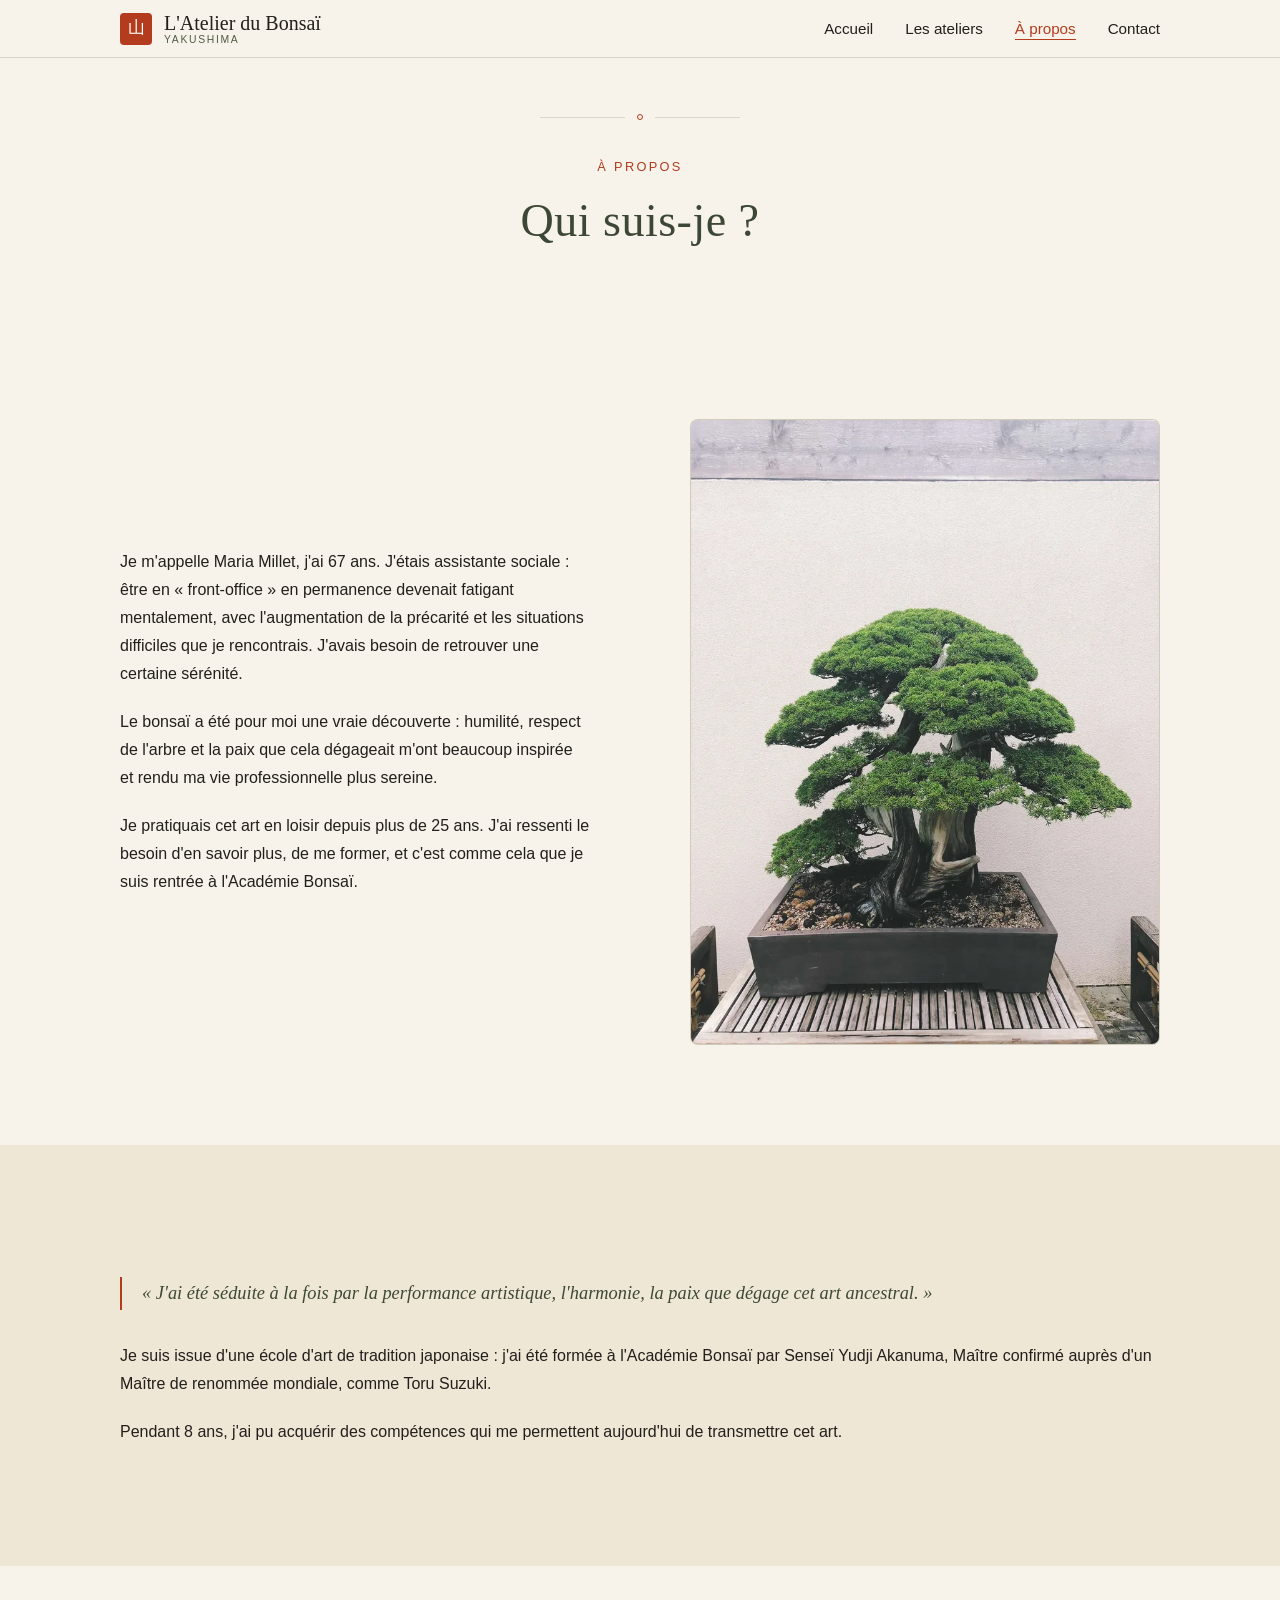
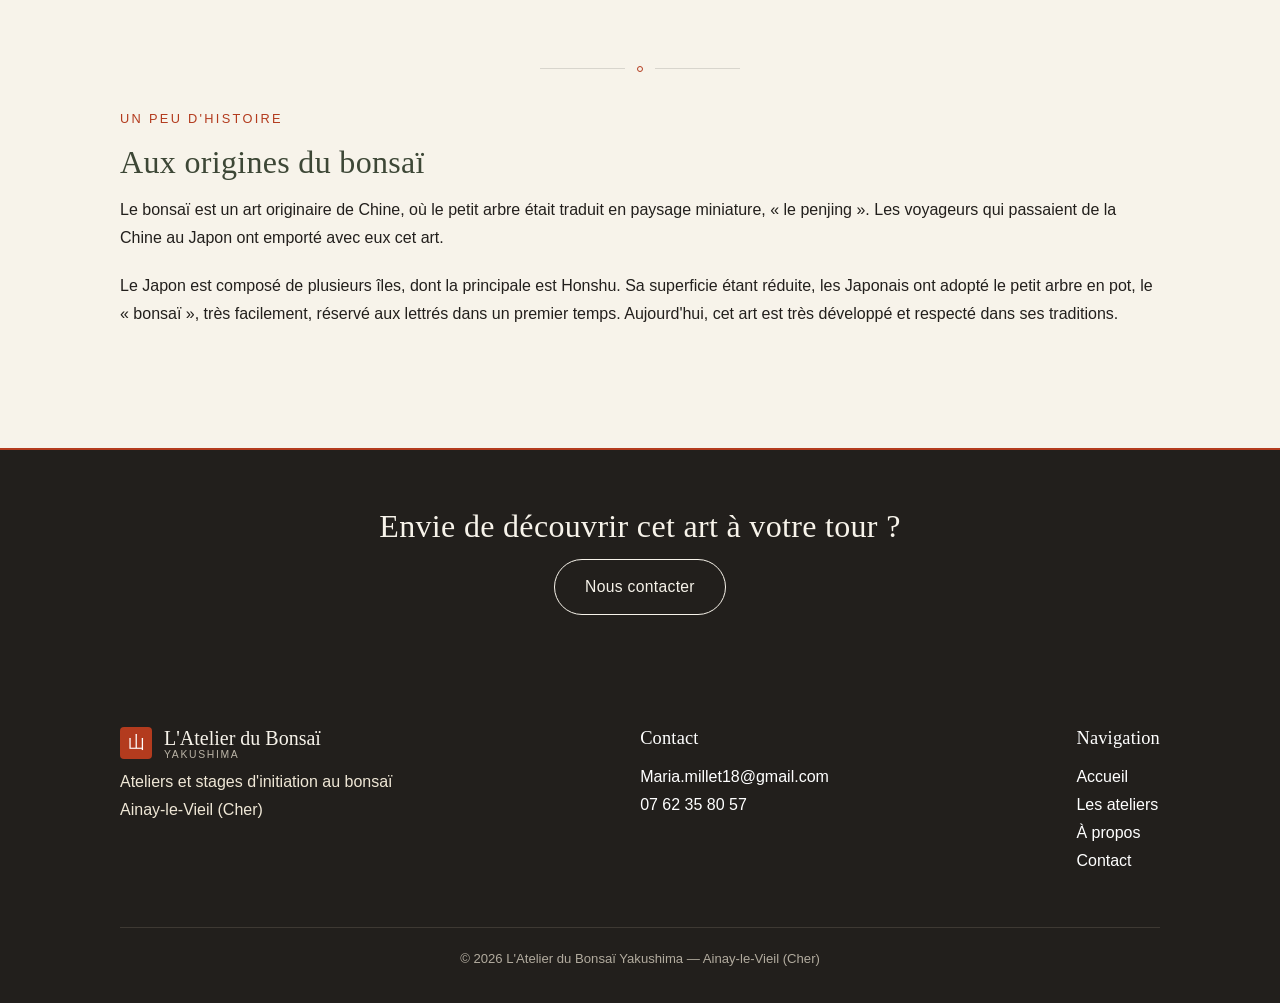
==== commit 0d68c6f6: "Intègre 3 photos temporaires (hero, à propos, ateliers) Deux photos Pexels (licence libre, usage com" ====
--- a/a-propos.html
+++ b/a-propos.html
@@ -60,17 +60,8 @@
         <p>Le bonsaï a été pour moi une vraie découverte : humilité, respect de l'arbre et la paix que cela dégageait m'ont beaucoup inspirée et rendu ma vie professionnelle plus sereine.</p>
         <p>Je pratiquais cet art en loisir depuis plus de 25 ans. J'ai ressenti le besoin d'en savoir plus, de me former, et c'est comme cela que je suis rentrée à l'Académie Bonsaï.</p>
       </div>
-      <div class="split__media" role="img" aria-label="Illustration évoquant Maria Millet et son parcours">
-        <svg viewBox="0 0 200 200" fill="none" stroke="currentColor" stroke-width="2" stroke-linecap="round" stroke-linejoin="round" xmlns="http://www.w3.org/2000/svg">
-          <path d="M60 165 L140 165 L130 190 L70 190 Z" />
-          <line x1="55" y1="165" x2="145" y2="165" />
-          <path d="M100 165 C95 140 105 120 95 100 C90 88 100 75 98 60" />
-          <ellipse cx="70" cy="95" rx="28" ry="10" />
-          <ellipse cx="130" cy="80" rx="24" ry="9" />
-          <ellipse cx="95" cy="55" rx="30" ry="11" />
-          <path d="M98 90 C85 92 78 94 72 95" />
-          <path d="M97 75 C110 77 122 79 128 80" />
-        </svg>
+      <div class="split__media split__media--photo">
+        <img src="assets/images/a-propos-bonsai-genevrier.webp" width="750" height="1000" alt="Bonsaï genévrier travaillé, illustrant l'art du bonsaï">
       </div>
     </div>
   </section>
--- a/assets/css/style.css
+++ b/assets/css/style.css
@@ -297,6 +297,15 @@
 .hero__lead { font-size: 1.1rem; max-width: 560px; margin: 0 auto var(--space-lg); color: var(--color-ink-700); }
 .hero__actions { display: flex; gap: var(--space-md); justify-content: center; flex-wrap: wrap; margin-bottom: var(--space-xl); }
 .hero__art { width: 100%; max-width: 220px; margin: 0 auto; color: var(--color-sage-500); opacity: 0.9; }
+.hero__photo {
+  width: 100%;
+  max-width: 320px;
+  margin: 0 auto;
+  border: 1px solid var(--color-line);
+  border-radius: var(--radius-md);
+  overflow: hidden;
+}
+.hero__photo img { width: 100%; height: auto; display: block; }
 
 /* --- Section deux colonnes --- */
 .split {
@@ -316,6 +325,17 @@
   padding: var(--space-lg);
 }
 .split__media svg { width: 55%; color: var(--color-sage-600); }
+.split__media--photo {
+  padding: 0;
+  aspect-ratio: 3 / 4;
+  overflow: hidden;
+}
+.split__media--photo img {
+  width: 100%;
+  height: 100%;
+  object-fit: cover;
+  display: block;
+}
 @media (max-width: 860px) {
   .split { grid-template-columns: 1fr; gap: var(--space-lg); }
   .split__media { order: -1; min-height: 220px; }
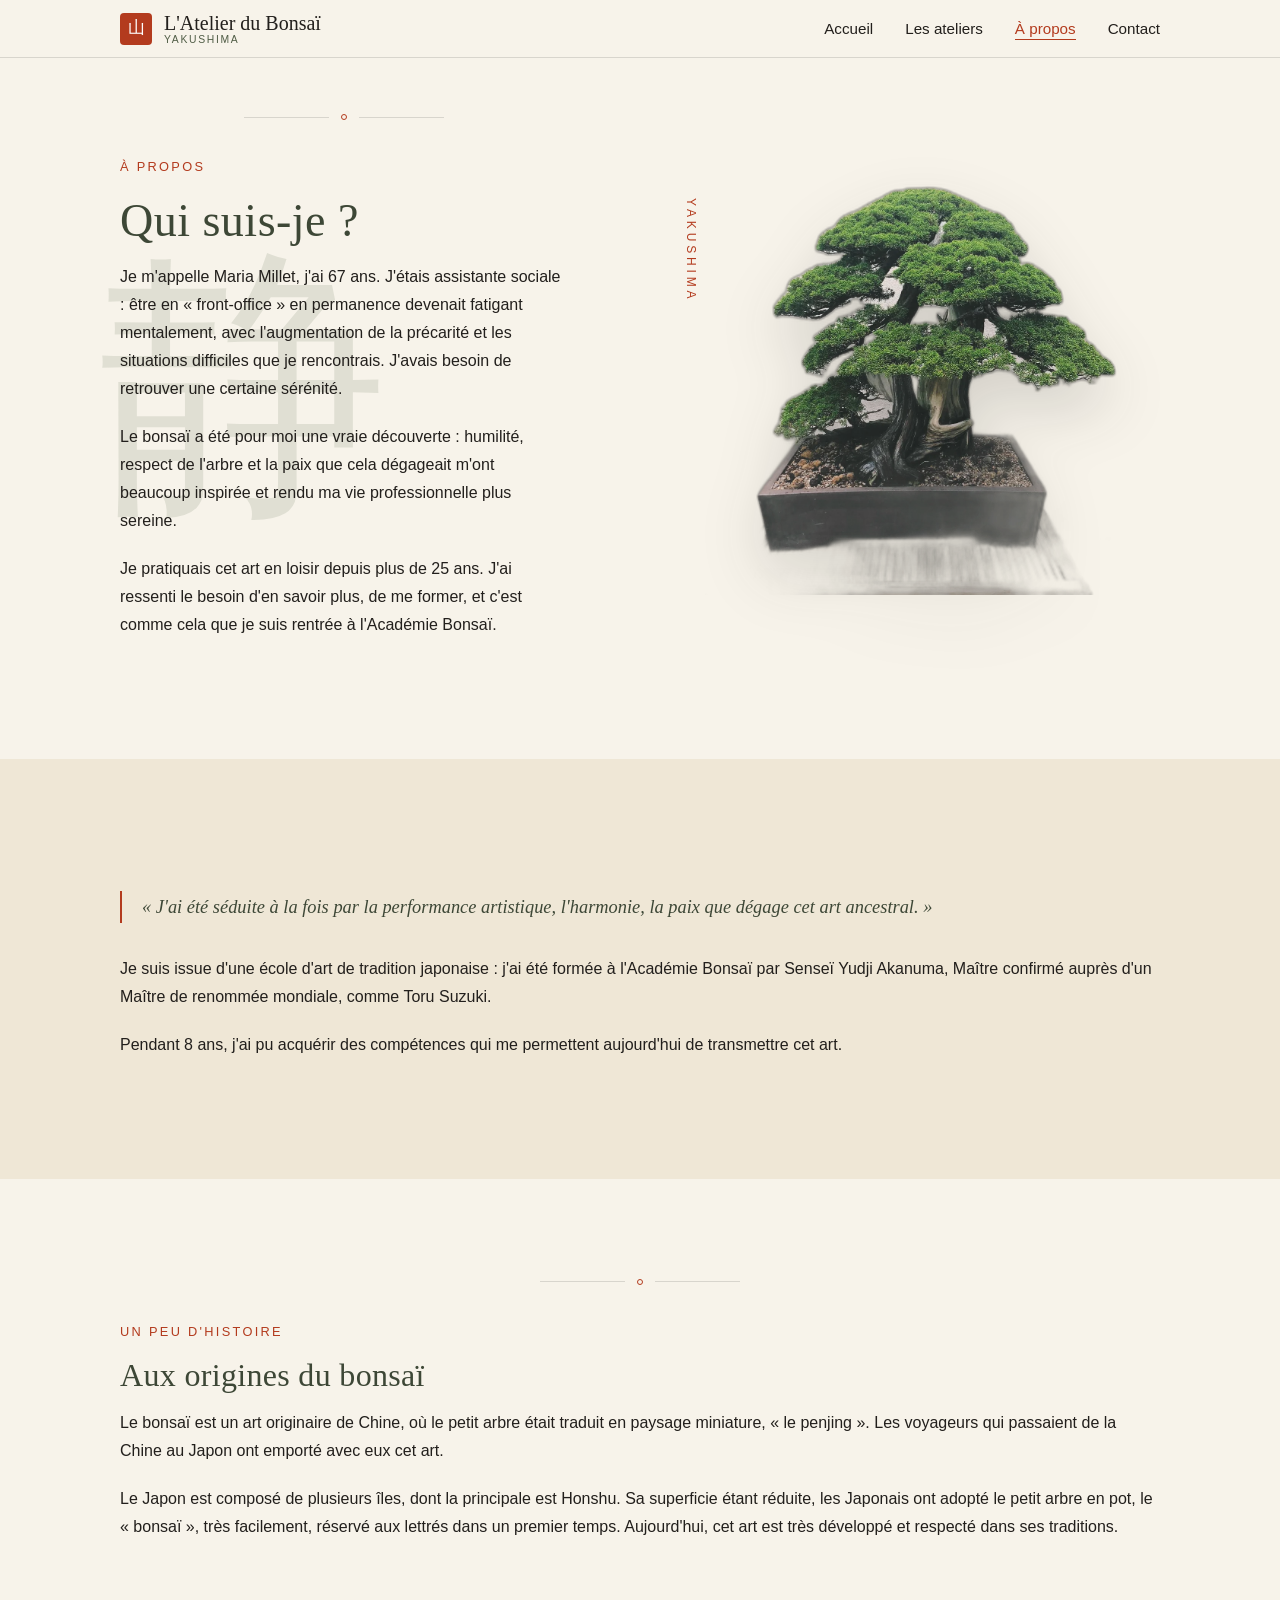
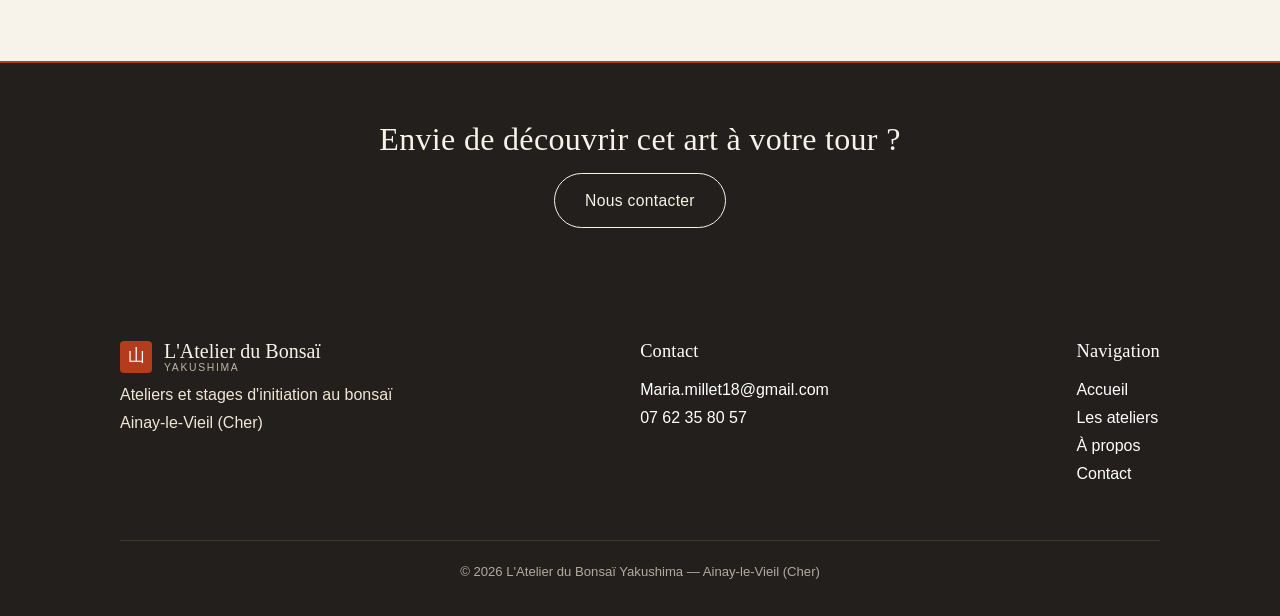
==== commit dad62a6e: "Mise en page japonisante pour les sections "Qui suis-je ?" Nouveau composant .zen-feature : composit" ====
--- a/a-propos.html
+++ b/a-propos.html
@@ -45,23 +45,20 @@
 
 <main id="main">
 
-  <section class="hero" style="padding: var(--space-xl) 0;">
-    <div class="container">
-      <div class="ornament"><span class="ornament__dot"></span></div>
-      <p class="eyebrow">À propos</p>
-      <h1>Qui suis&#8209;je&nbsp;?</h1>
-    </div>
-  </section>
-
-  <section class="section">
-    <div class="container split">
-      <div>
+  <section class="section" style="padding-top: var(--space-xl);">
+    <div class="container zen-feature">
+      <span class="zen-feature__kanji" aria-hidden="true">静</span>
+      <div class="zen-feature__text">
+        <div class="ornament"><span class="ornament__dot"></span></div>
+        <p class="eyebrow">À propos</p>
+        <h1>Qui suis&#8209;je&nbsp;?</h1>
         <p>Je m'appelle Maria Millet, j'ai 67 ans. J'étais assistante sociale : être en « front-office » en permanence devenait fatigant mentalement, avec l'augmentation de la précarité et les situations difficiles que je rencontrais. J'avais besoin de retrouver une certaine sérénité.</p>
         <p>Le bonsaï a été pour moi une vraie découverte : humilité, respect de l'arbre et la paix que cela dégageait m'ont beaucoup inspirée et rendu ma vie professionnelle plus sereine.</p>
         <p>Je pratiquais cet art en loisir depuis plus de 25 ans. J'ai ressenti le besoin d'en savoir plus, de me former, et c'est comme cela que je suis rentrée à l'Académie Bonsaï.</p>
       </div>
-      <div class="split__media split__media--photo">
-        <img src="assets/images/a-propos-bonsai-genevrier.webp" width="750" height="1000" alt="Bonsaï genévrier travaillé, illustrant l'art du bonsaï">
+      <div class="zen-feature__media">
+        <span class="zen-feature__vertical">Yakushima</span>
+        <img src="assets/images/bonsai-cutout.webp" width="1100" height="1095" alt="Bonsaï genévrier détouré, sans arrière-plan">
       </div>
     </div>
   </section>
--- a/assets/css/style.css
+++ b/assets/css/style.css
@@ -306,6 +306,66 @@
   overflow: hidden;
 }
 .hero__photo img { width: 100%; height: auto; display: block; }
+
+/* --- Composition asymétrique japonisante (portrait détouré + kanji filigrane) --- */
+.zen-feature {
+  position: relative;
+  display: grid;
+  grid-template-columns: 1fr 1.1fr;
+  align-items: center;
+  gap: var(--space-2xl);
+}
+.zen-feature--reverse { grid-template-columns: 1.1fr 1fr; }
+.zen-feature--reverse .zen-feature__text { order: 2; }
+.zen-feature--reverse .zen-feature__media { order: 1; }
+.zen-feature__text { position: relative; z-index: 2; }
+.zen-feature__kanji {
+  position: absolute;
+  top: 50%;
+  left: 0;
+  transform: translateY(-50%);
+  font-family: var(--font-heading);
+  font-weight: 400;
+  font-size: 18rem;
+  line-height: 1;
+  color: var(--color-sage-500);
+  opacity: 0.16;
+  z-index: 0;
+  pointer-events: none;
+  user-select: none;
+}
+.zen-feature--reverse .zen-feature__kanji,
+.zen-feature__kanji--right { left: auto; right: 0; }
+.zen-feature__media { position: relative; z-index: 1; }
+.zen-feature__media img {
+  width: 85%;
+  height: auto;
+  display: block;
+  margin: 0 auto;
+  filter: drop-shadow(0 26px 30px rgba(34, 31, 28, 0.16));
+}
+.zen-feature__vertical {
+  writing-mode: vertical-rl;
+  font-size: 0.75rem;
+  letter-spacing: 0.32em;
+  text-transform: uppercase;
+  color: var(--color-vermillion-500);
+  position: absolute;
+  top: var(--space-md);
+  left: var(--space-sm);
+}
+.zen-feature--reverse .zen-feature__vertical { left: auto; right: var(--space-sm); }
+@media (max-width: 860px) {
+  .zen-feature,
+  .zen-feature--reverse { grid-template-columns: 1fr; gap: var(--space-lg); }
+  .zen-feature--reverse .zen-feature__text,
+  .zen-feature--reverse .zen-feature__media { order: initial; }
+  .zen-feature__media { order: -1; }
+  .zen-feature__kanji { font-size: 8rem; }
+  .zen-feature--reverse .zen-feature__kanji,
+  .zen-feature__kanji--right { right: auto; left: 0; }
+  .zen-feature__vertical { display: none; }
+}
 
 /* --- Section deux colonnes --- */
 .split {
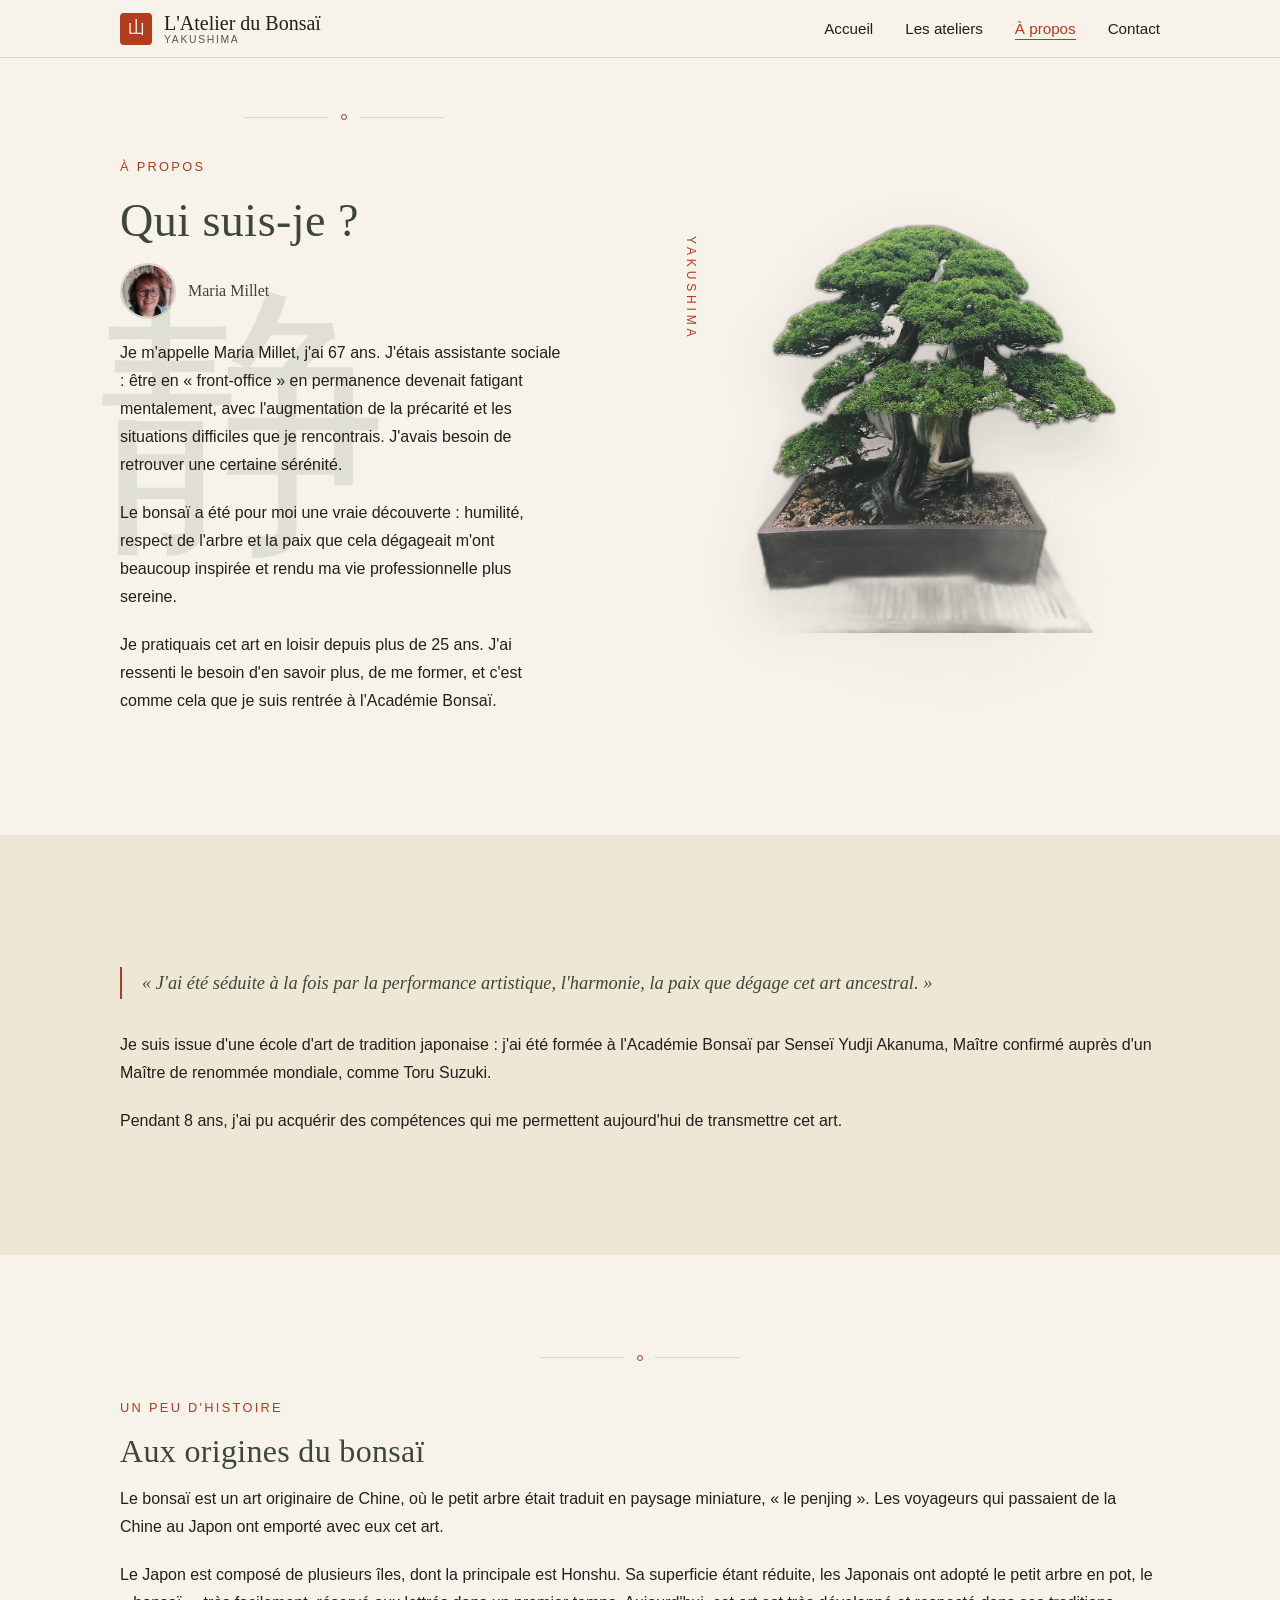
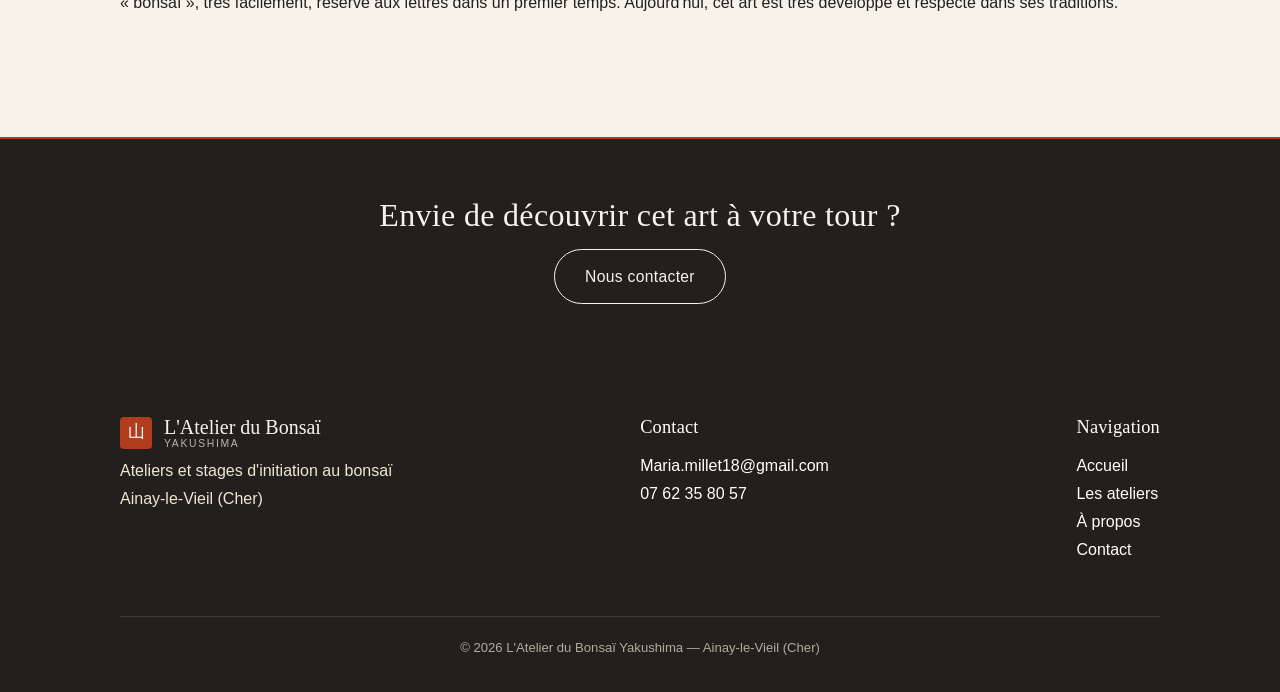
==== commit 0369d36e: "Ajoute le vrai portrait de Maria en médaillon rond Photo fournie par la cliente (recadrage visage + " ====
--- a/a-propos.html
+++ b/a-propos.html
@@ -52,6 +52,10 @@
         <div class="ornament"><span class="ornament__dot"></span></div>
         <p class="eyebrow">À propos</p>
         <h1>Qui suis&#8209;je&nbsp;?</h1>
+        <div class="author-badge">
+          <img src="assets/images/maria-portrait.webp" width="480" height="480" alt="Portrait de Maria Millet" class="author-badge__photo">
+          <span class="author-badge__name">Maria Millet</span>
+        </div>
         <p>Je m'appelle Maria Millet, j'ai 67 ans. J'étais assistante sociale : être en « front-office » en permanence devenait fatigant mentalement, avec l'augmentation de la précarité et les situations difficiles que je rencontrais. J'avais besoin de retrouver une certaine sérénité.</p>
         <p>Le bonsaï a été pour moi une vraie découverte : humilité, respect de l'arbre et la paix que cela dégageait m'ont beaucoup inspirée et rendu ma vie professionnelle plus sereine.</p>
         <p>Je pratiquais cet art en loisir depuis plus de 25 ans. J'ai ressenti le besoin d'en savoir plus, de me former, et c'est comme cela que je suis rentrée à l'Académie Bonsaï.</p>
--- a/assets/css/style.css
+++ b/assets/css/style.css
@@ -355,6 +355,27 @@
   left: var(--space-sm);
 }
 .zen-feature--reverse .zen-feature__vertical { left: auto; right: var(--space-sm); }
+
+/* --- Portrait rond (signature auteur) --- */
+.author-badge {
+  display: flex;
+  align-items: center;
+  gap: var(--space-sm);
+  margin-bottom: var(--space-md);
+}
+.author-badge__photo {
+  width: 56px;
+  height: 56px;
+  border-radius: 50%;
+  border: 2px solid var(--color-line);
+  object-fit: cover;
+  flex-shrink: 0;
+}
+.author-badge__name {
+  font-family: var(--font-heading);
+  font-size: 1rem;
+  color: var(--color-sage-700);
+}
 @media (max-width: 860px) {
   .zen-feature,
   .zen-feature--reverse { grid-template-columns: 1fr; gap: var(--space-lg); }
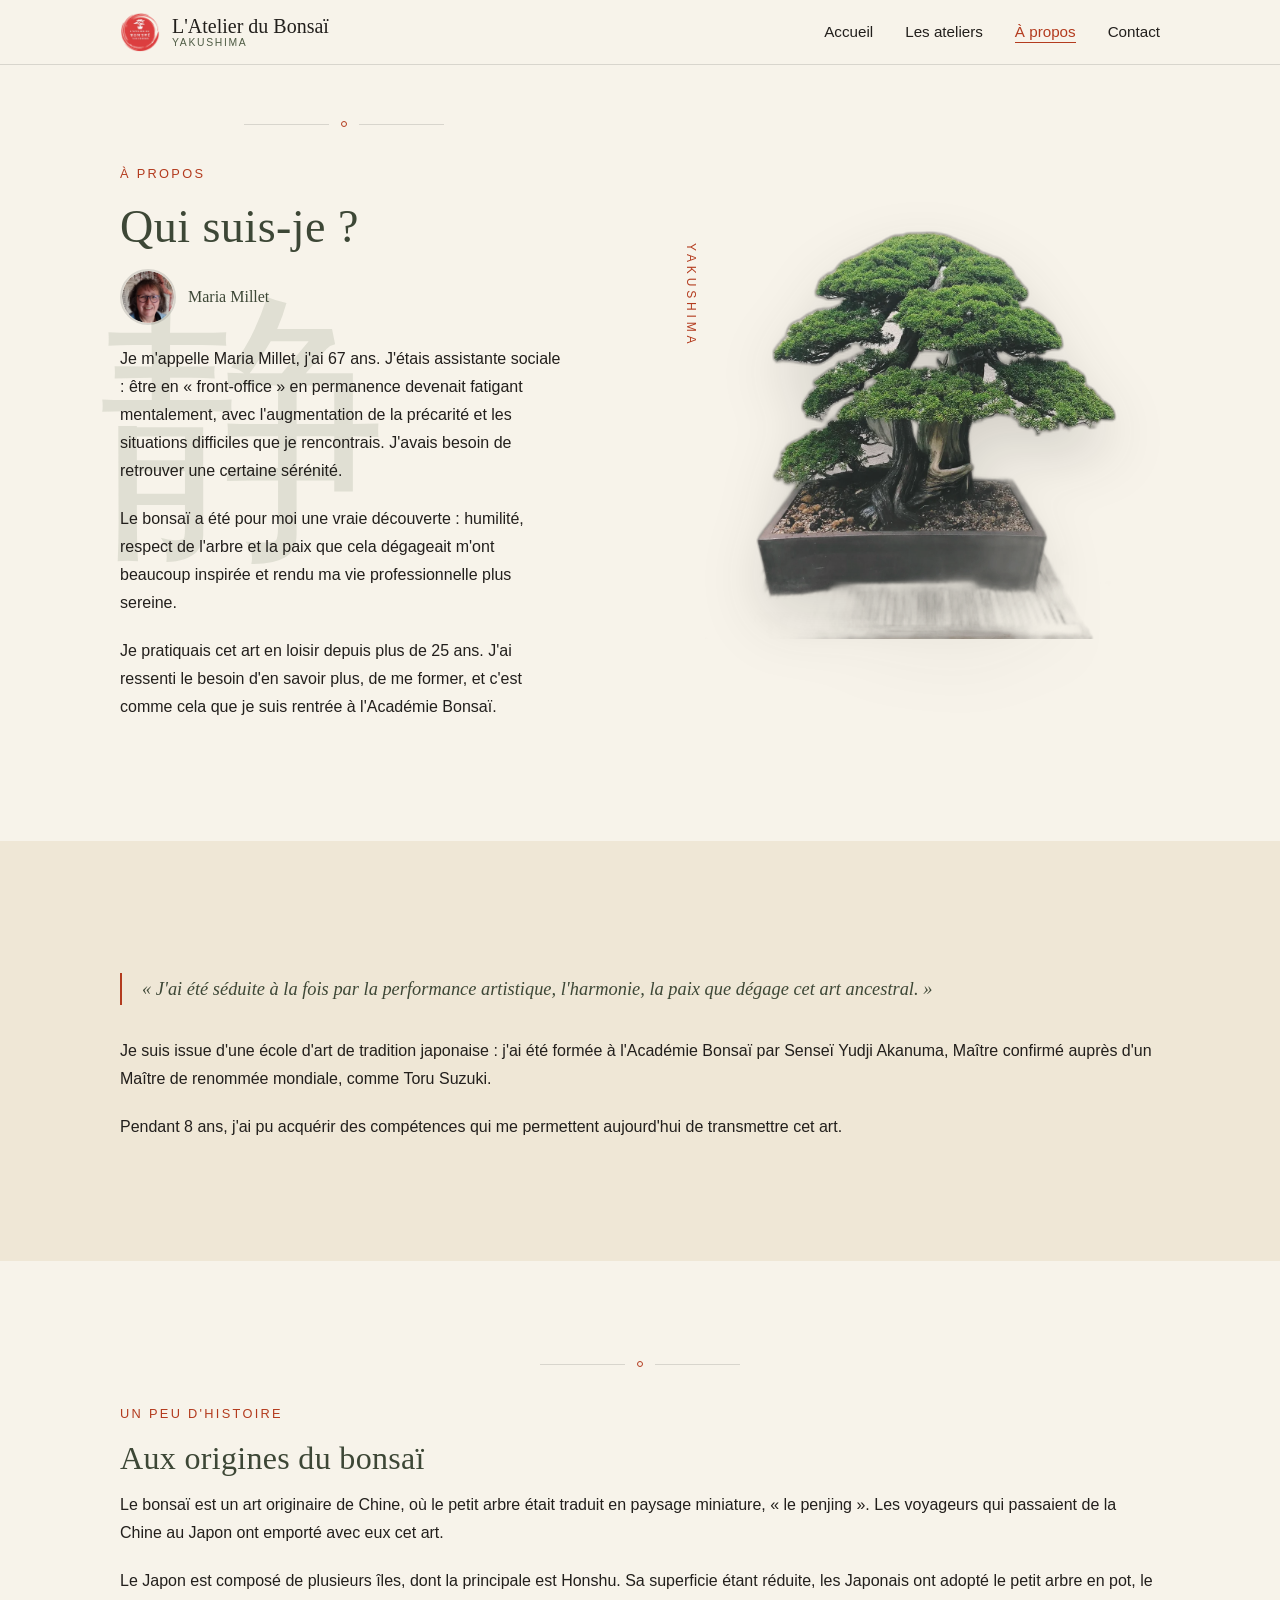
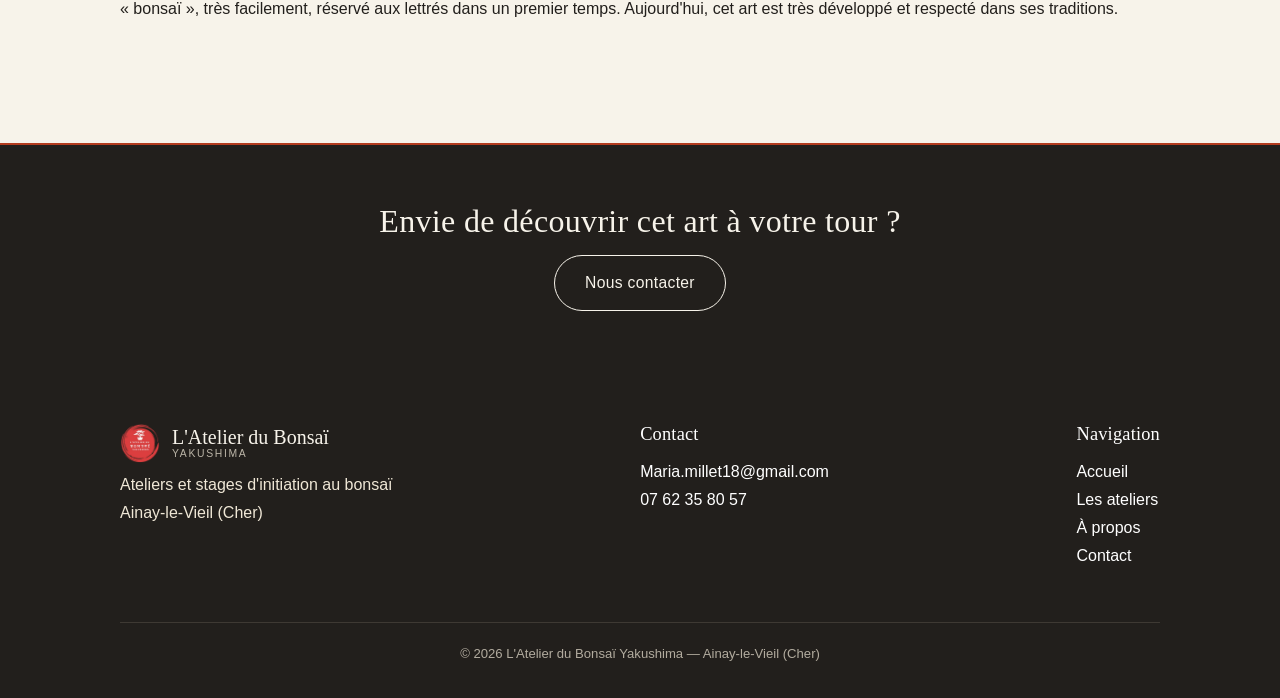
==== commit 948968f8: "Intègre le vrai logo de la cliente et un favicon Remplace le sceau vermillon provisoire (kanji 山) pa" ====
--- a/a-propos.html
+++ b/a-propos.html
@@ -5,6 +5,7 @@
 <meta name="viewport" content="width=device-width, initial-scale=1.0">
 <title>À propos de Maria Millet — L'Atelier du Bonsaï Yakushima</title>
 <meta name="description" content="Maria Millet, ancienne assistante sociale, pratique le bonsaï depuis plus de 25 ans et s'est formée 8 ans à l'Académie Bonsaï auprès de Senseï Yudji Akanuma.">
+<link rel="icon" type="image/png" href="assets/images/favicon.png">
 <link rel="stylesheet" href="assets/css/style.css">
 <script type="application/ld+json">
 {
@@ -22,7 +23,7 @@
 
 <header class="site-header">
   <div class="site-header__inner">
-    <a href="index.html" class="logo"><span class="hanko" aria-hidden="true">山</span><span class="logo__text">L'Atelier du Bonsaï<span class="logo__sub">Yakushima</span></span></a>
+    <a href="index.html" class="logo"><img src="assets/images/logo-mark.webp" width="40" height="40" alt="" class="logo__mark"><span class="logo__text">L'Atelier du Bonsaï<span class="logo__sub">Yakushima</span></span></a>
     <nav aria-label="Navigation principale">
       <ul class="nav-desktop">
         <li><a href="index.html">Accueil</a></li>
@@ -98,7 +99,7 @@
   <div class="container">
     <div class="site-footer__inner">
       <div>
-        <p class="logo" style="margin-bottom: 8px;"><span class="hanko" aria-hidden="true">山</span><span class="logo__text">L'Atelier du Bonsaï<span class="logo__sub">Yakushima</span></span></p>
+        <p class="logo" style="margin-bottom: 8px;"><img src="assets/images/logo-mark.webp" width="40" height="40" alt="" class="logo__mark"><span class="logo__text">L'Atelier du Bonsaï<span class="logo__sub">Yakushima</span></span></p>
         <p>Ateliers et stages d'initiation au bonsaï<br>Ainay-le-Vieil (Cher)</p>
       </div>
       <div>
--- a/assets/css/style.css
+++ b/assets/css/style.css
@@ -46,6 +46,7 @@
 
   --radius-sm: 4px;
   --radius-md: 8px;
+  --radius-lg: 16px;
   --radius-pill: 999px;
 
   --max-width: 1080px;
@@ -211,18 +212,11 @@
   text-decoration: none;
   line-height: 1.1;
 }
-.hanko {
-  display: inline-flex;
-  align-items: center;
-  justify-content: center;
-  width: 32px;
-  height: 32px;
+.logo__mark {
+  width: 40px;
+  height: 40px;
   flex-shrink: 0;
-  background: var(--color-vermillion-500);
-  color: var(--color-white);
-  font-family: var(--font-heading);
-  font-size: 1.05rem;
-  border-radius: var(--radius-sm);
+  display: block;
 }
 .logo__text { display: block; }
 .logo__sub {
@@ -299,13 +293,18 @@
 .hero__art { width: 100%; max-width: 220px; margin: 0 auto; color: var(--color-sage-500); opacity: 0.9; }
 .hero__photo {
   width: 100%;
-  max-width: 320px;
+  max-width: 620px;
   margin: 0 auto;
-  border: 1px solid var(--color-line);
-  border-radius: var(--radius-md);
-  overflow: hidden;
-}
-.hero__photo img { width: 100%; height: auto; display: block; }
+}
+.hero__photo img {
+  width: 100%;
+  height: auto;
+  display: block;
+  filter: drop-shadow(0 30px 40px rgba(34, 31, 28, 0.22));
+}
+@media (max-width: 480px) {
+  .hero__photo { max-width: 88vw; }
+}
 
 /* --- Composition asymétrique japonisante (portrait détouré + kanji filigrane) --- */
 .zen-feature {
